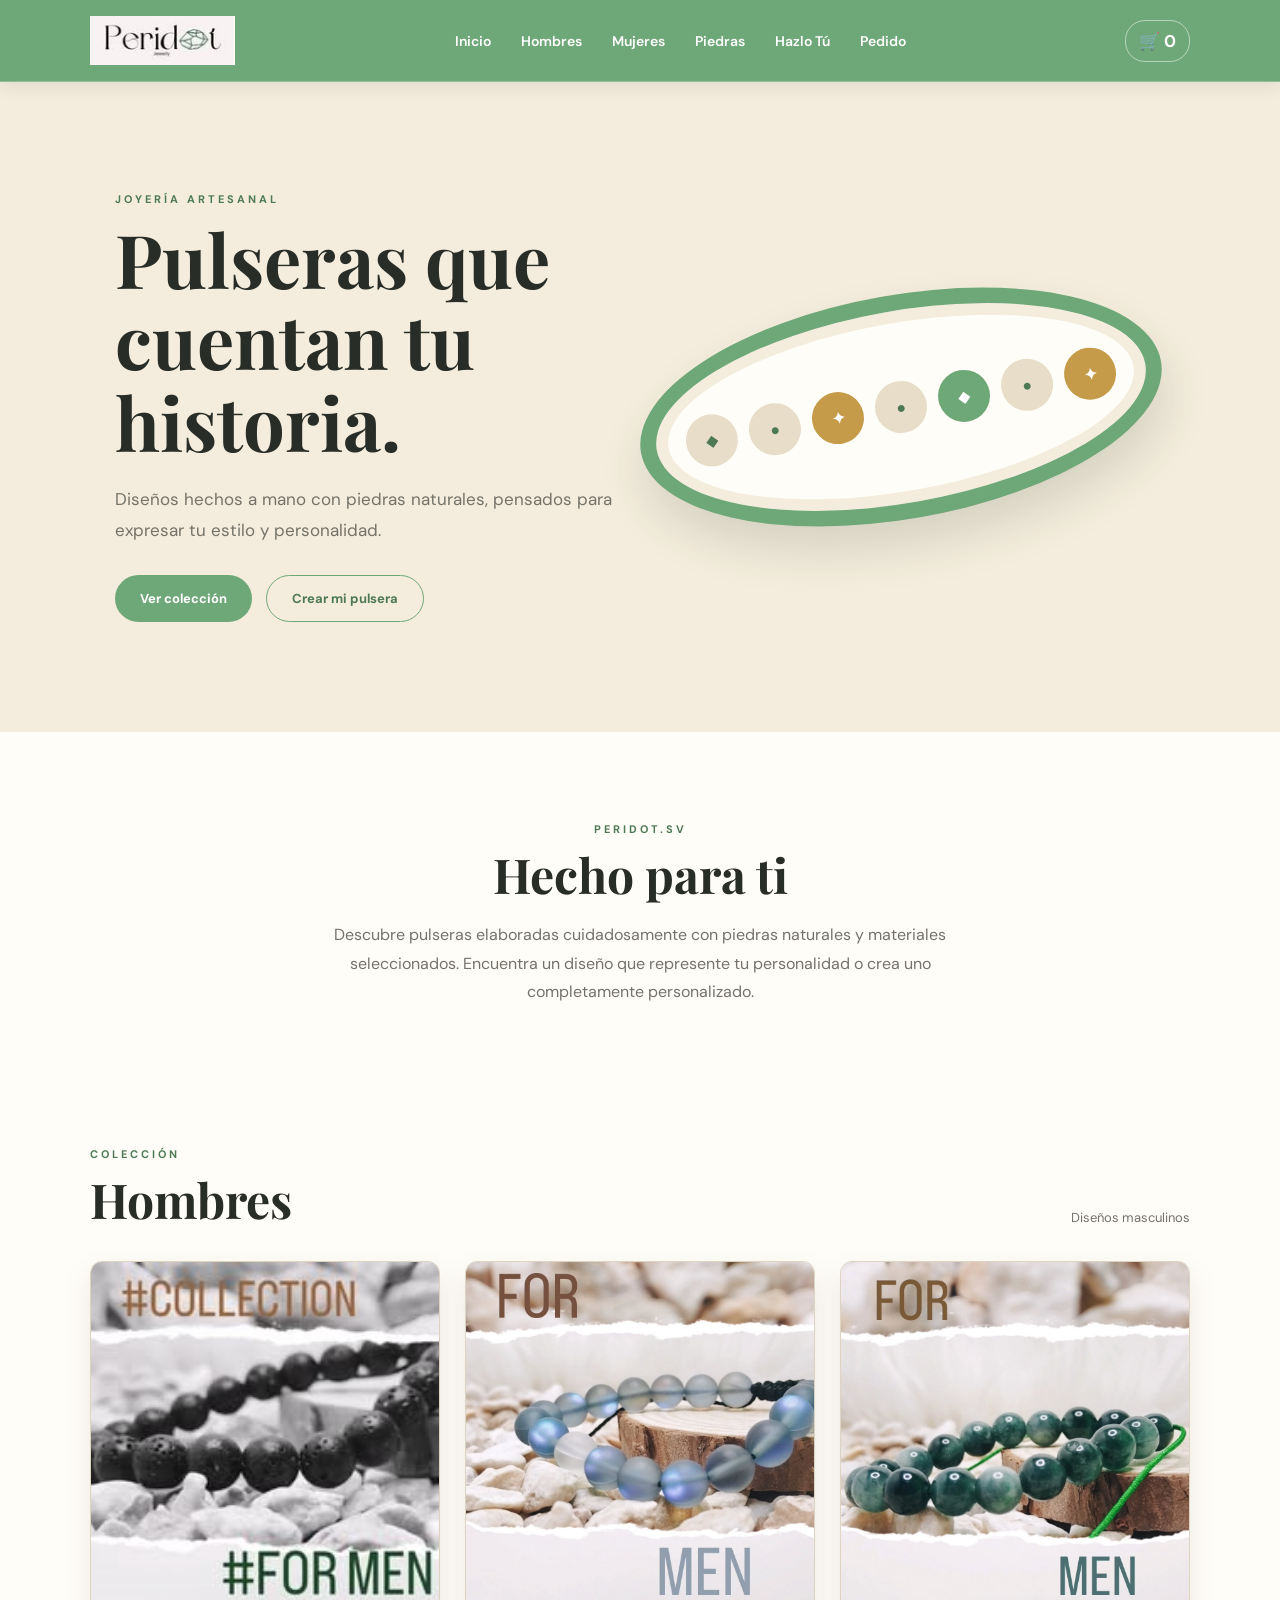
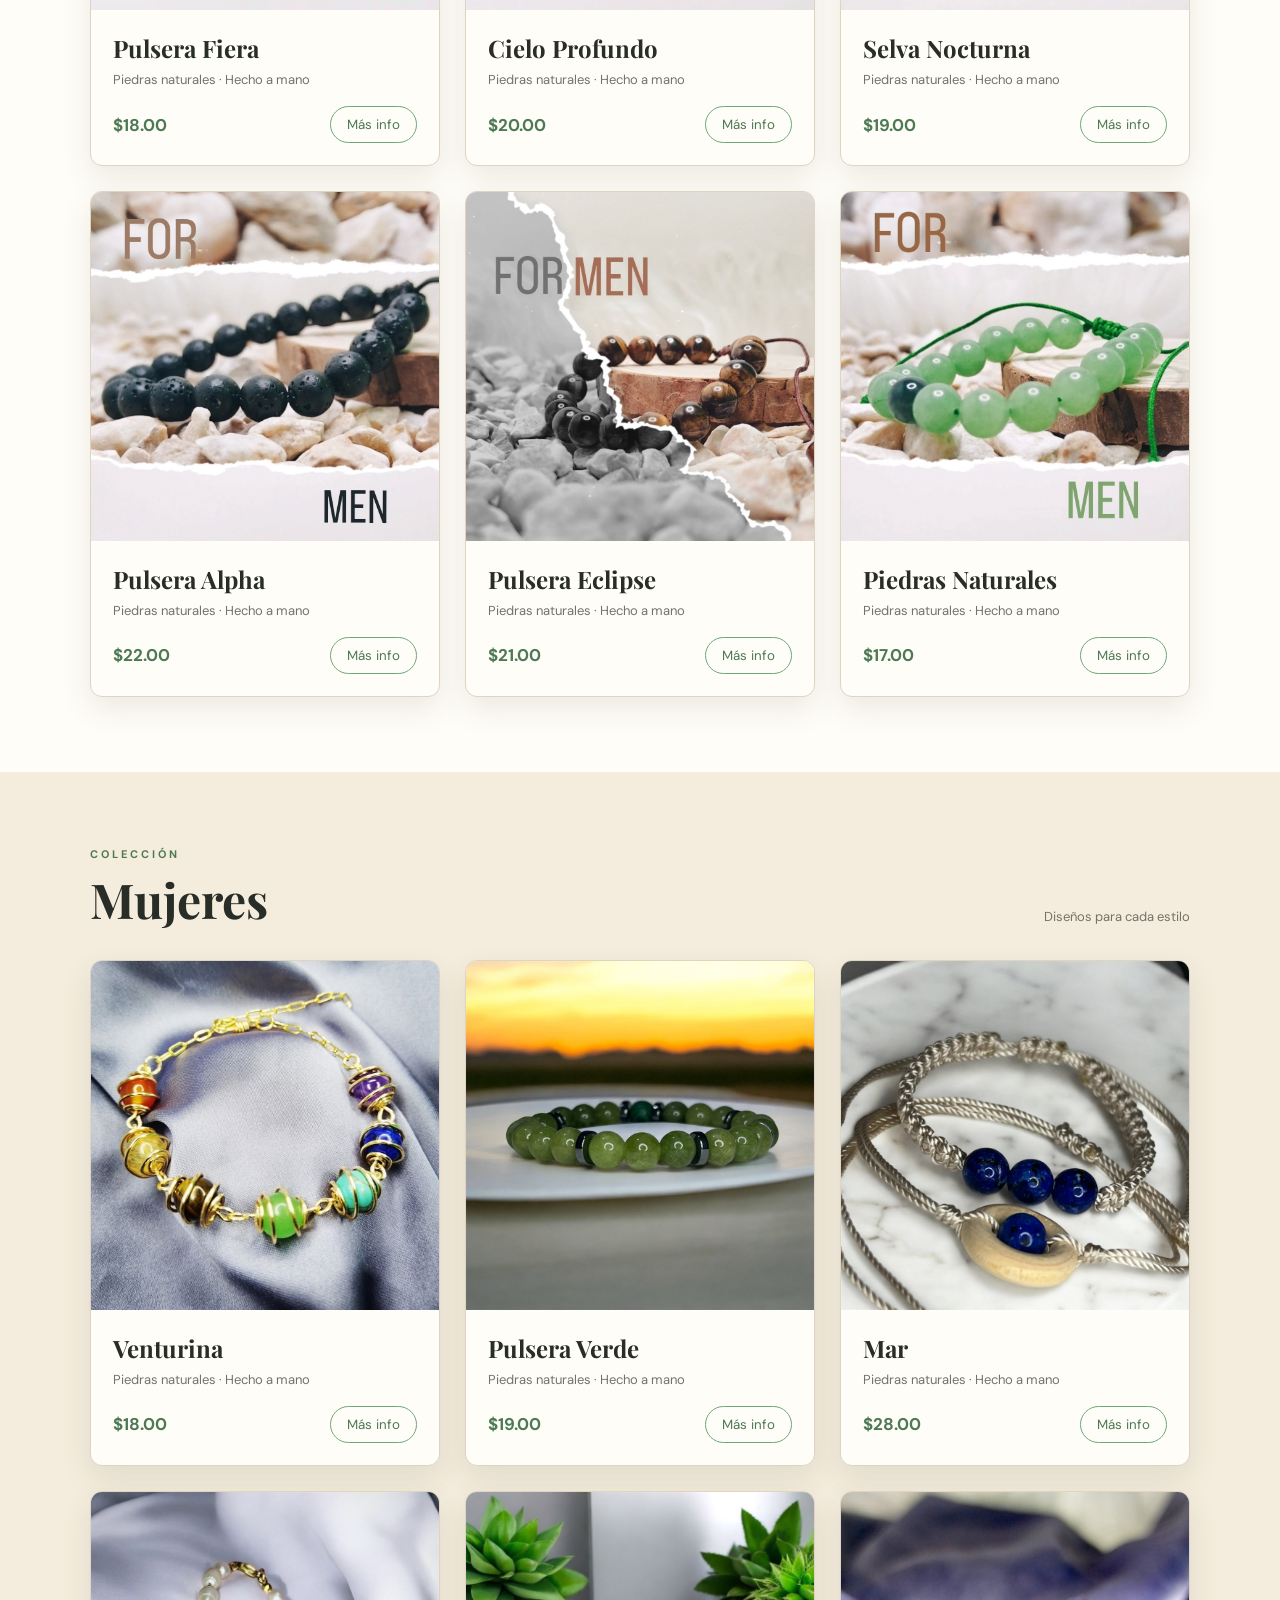
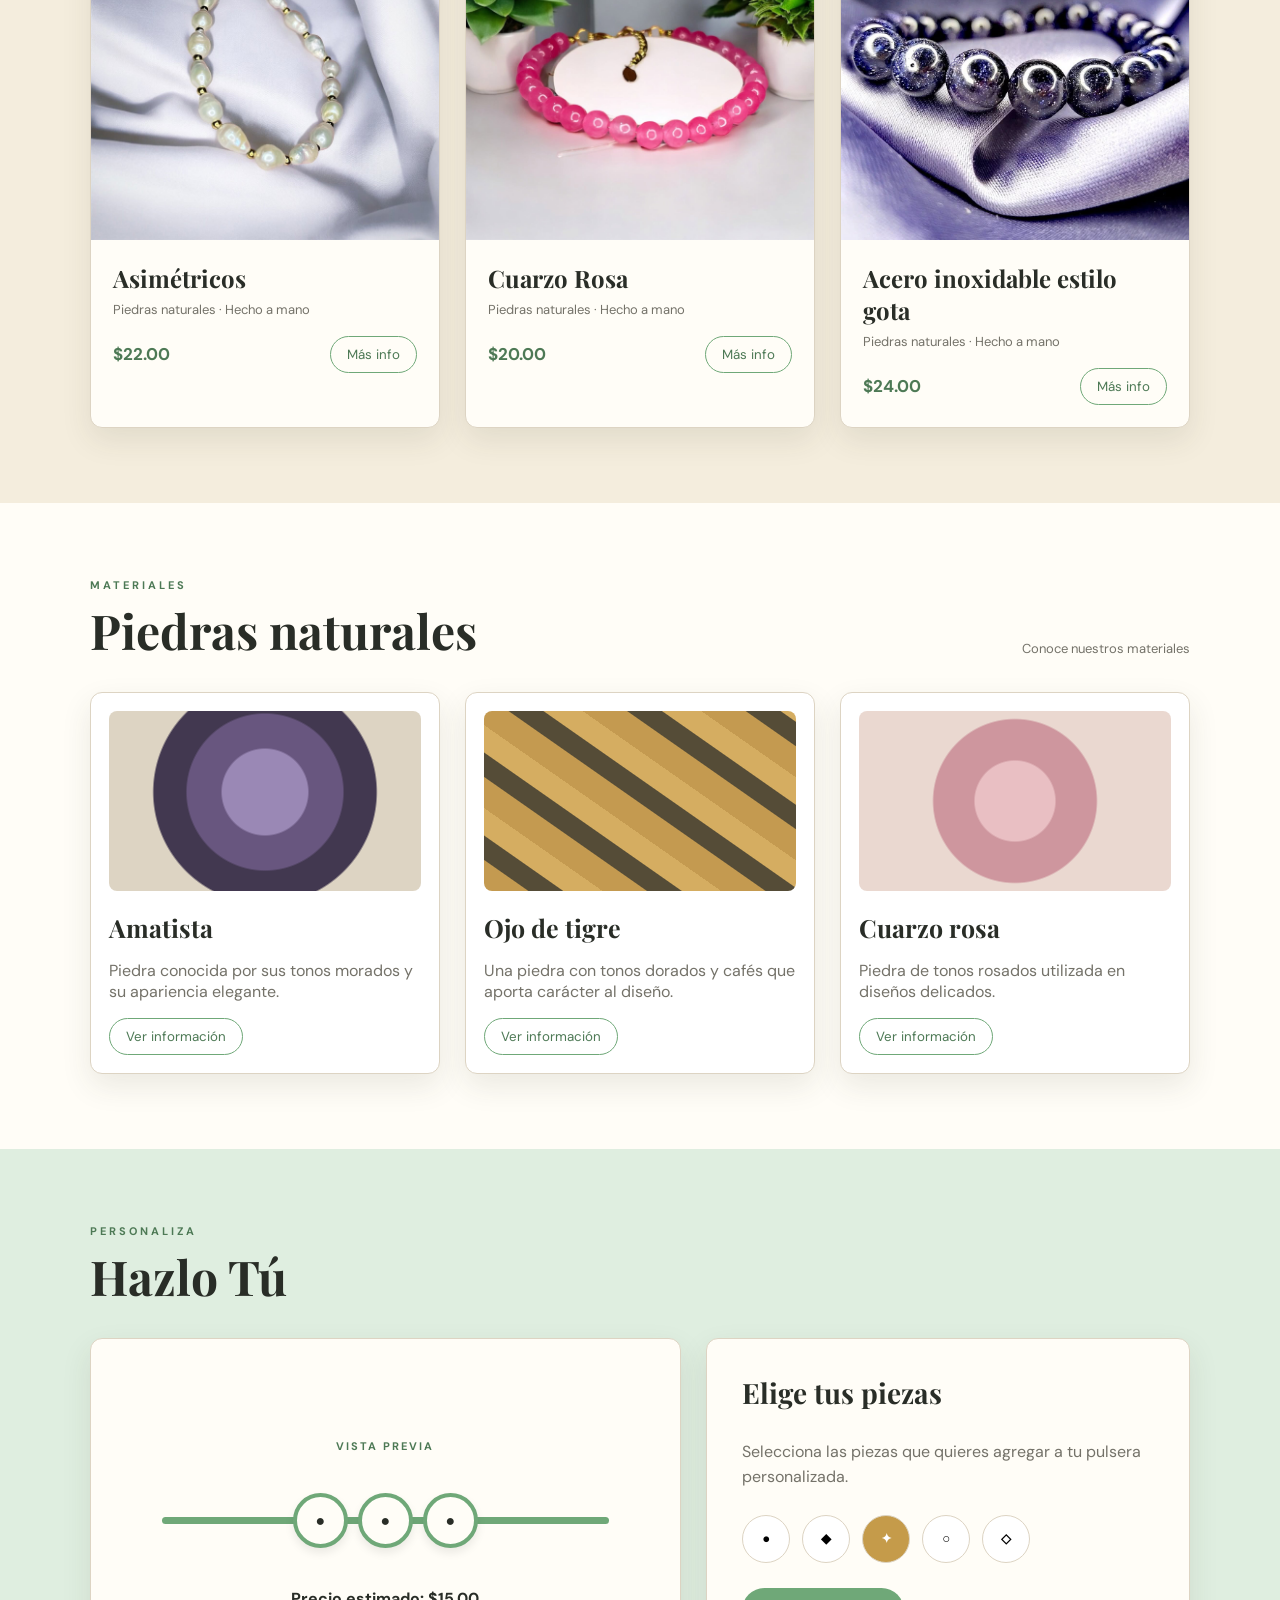
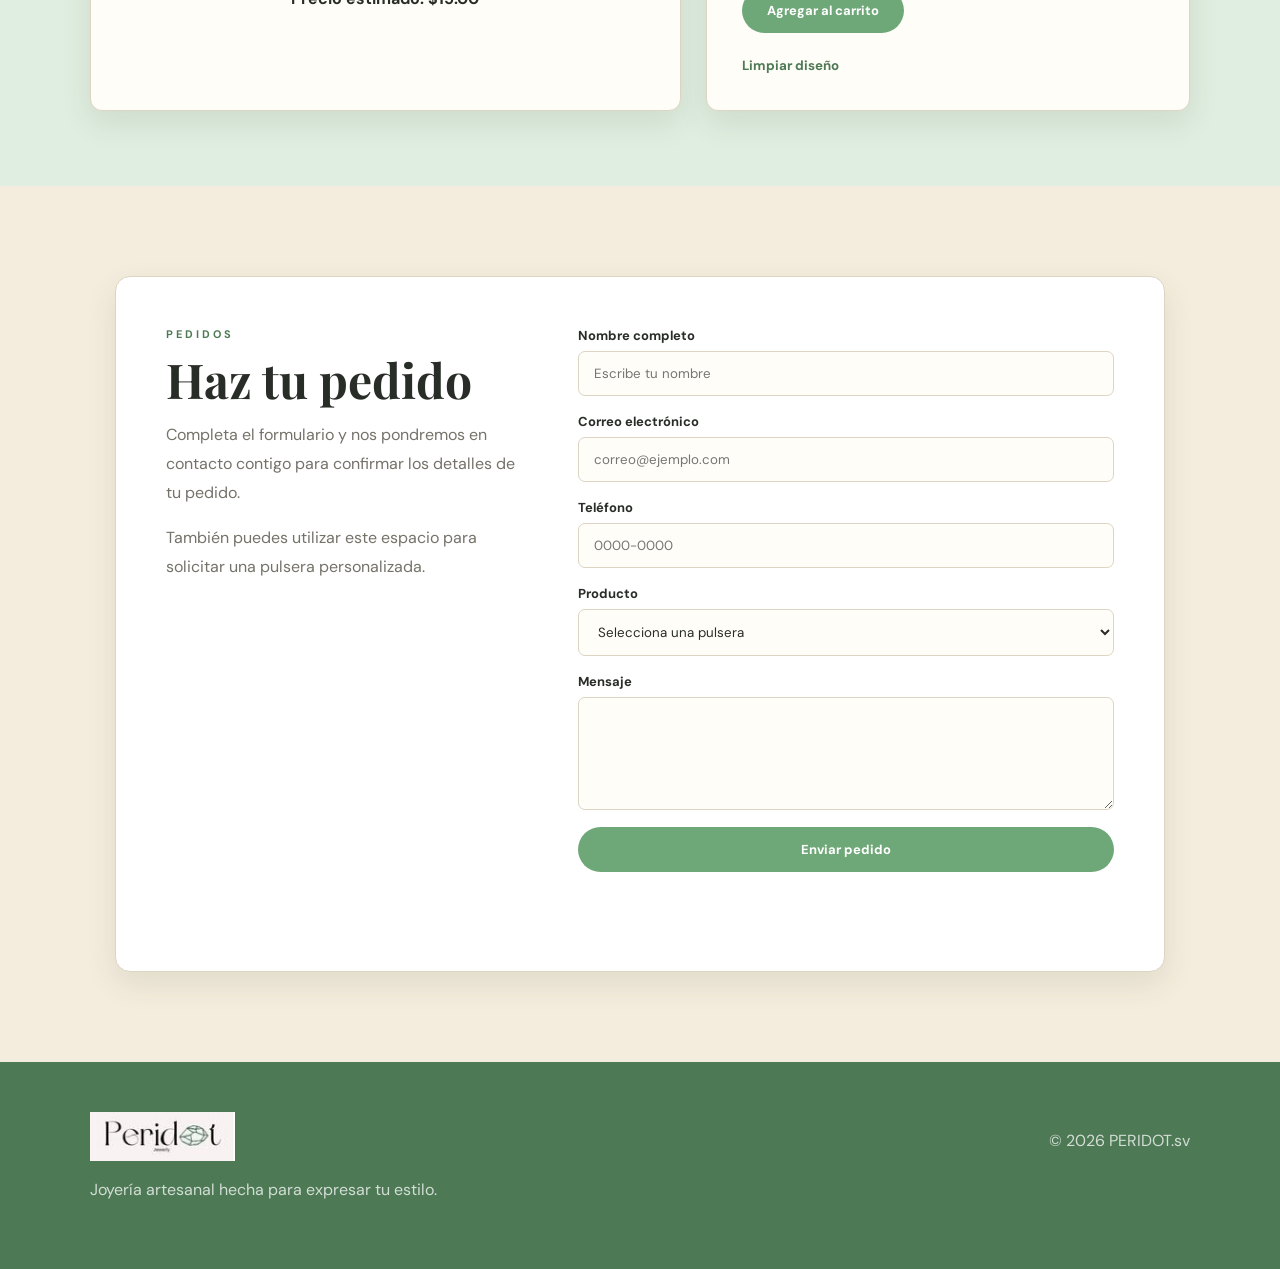
==== peridot/index.html @ 715c0cdd "Add files via upload" ====
<!DOCTYPE html>
<html lang="es">
<head>
    <meta charset="UTF-8">
    <meta name="viewport" content="width=device-width, initial-scale=1.0">

    <title>PERIDOT.sv</title>

    <link rel="stylesheet" href="styles.css">
</head>

<body>

<!-- =========================
     ENCABEZADO
========================= -->

<header class="site-header">

    <a href="#inicio" class="brand">
        <img src="img/peridotlogo.jpg" alt="PERIDOT.sv">
    </a>

    <nav>
        <a href="#inicio">Inicio</a>
        <a href="#hombres">Hombres</a>
        <a href="#mujeres">Mujeres</a>
        <a href="#piedras">Piedras</a>
        <a href="#personalizar">Hazlo Tú</a>
        <a href="#pedido">Pedido</a>
    </nav>

    <a href="#pedido" class="cart-link">
        🛒 <span id="cartCount">0</span>
    </a>

</header>


<!-- =========================
     INICIO
========================= -->

<section class="hero" id="inicio">

    <div class="hero-content">

        <p class="eyebrow">JOYERÍA ARTESANAL</p>

        <h1>
            Pulseras que<br>
            cuentan tu historia.
        </h1>

        <p class="hero-text">
            Diseños hechos a mano con piedras naturales,
            pensados para expresar tu estilo y personalidad.
        </p>

        <div class="hero-actions">

            <a href="#hombres" class="btn primary">
                Ver colección
            </a>

            <a href="#personalizar" class="btn secondary">
                Crear mi pulsera
            </a>

        </div>

    </div>


    <div class="hero-art">

        <div class="bracelet-art">

            <span>◆</span>
            <span>●</span>
            <b>✦</b>
            <span>●</span>
            <i>◆</i>
            <span>●</span>
            <b>✦</b>

        </div>

    </div>

</section>


<!-- =========================
     INTRODUCCIÓN
========================= -->

<section class="intro">

    <p class="eyebrow">
        PERIDOT.SV
    </p>

    <h2>
        Hecho para ti
    </h2>

    <p>
        Descubre pulseras elaboradas cuidadosamente con
        piedras naturales y materiales seleccionados.
        Encuentra un diseño que represente tu personalidad
        o crea uno completamente personalizado.
    </p>

</section>


<!-- =========================
     HOMBRES
========================= -->

<section class="catalog-section" id="hombres">

    <div class="section-heading">

        <div>
            <p class="eyebrow">COLECCIÓN</p>

            <h2>
                Hombres
            </h2>
        </div>

        <span>
            Diseños masculinos
        </span>

    </div>


    <div class="product-grid" id="menGrid">

        <!-- Los productos se cargan desde JavaScript -->

    </div>

</section>


<!-- =========================
     MUJERES
========================= -->

<section class="catalog-section alt" id="mujeres">

    <div class="section-heading">

        <div>
            <p class="eyebrow">COLECCIÓN</p>

            <h2>
                Mujeres
            </h2>
        </div>

        <span>
            Diseños para cada estilo
        </span>

    </div>


    <div class="product-grid" id="womenGrid">

        <!-- Los productos se cargan desde JavaScript -->

    </div>

</section>


<!-- =========================
     PIEDRAS
========================= -->

<section class="stones" id="piedras">

    <div class="section-heading">

        <div>
            <p class="eyebrow">MATERIALES</p>

            <h2>
                Piedras naturales
            </h2>
        </div>

        <span>
            Conoce nuestros materiales
        </span>

    </div>


    <div class="stone-grid">

        <article class="stone-card">

            <div class="stone-img amethyst"></div>

            <h3>
                Amatista
            </h3>

            <p>
                Piedra conocida por sus tonos morados
                y su apariencia elegante.
            </p>

            <button onclick="showStone('Amatista')">
                Ver información
            </button>

        </article>


        <article class="stone-card">

            <div class="stone-img tiger"></div>

            <h3>
                Ojo de tigre
            </h3>

            <p>
                Una piedra con tonos dorados y
                cafés que aporta carácter al diseño.
            </p>

            <button onclick="showStone('Ojo de tigre')">
                Ver información
            </button>

        </article>


        <article class="stone-card">

            <div class="stone-img rose"></div>

            <h3>
                Cuarzo rosa
            </h3>

            <p>
                Piedra de tonos rosados utilizada
                en diseños delicados.
            </p>

            <button onclick="showStone('Cuarzo rosa')">
                Ver información
            </button>

        </article>

    </div>

</section>


<!-- =========================
     PERSONALIZADOR
========================= -->

<section class="customizer-section" id="personalizar">

    <div class="section-heading">

        <div>
            <p class="eyebrow">
                PERSONALIZA
            </p>

            <h2>
                Hazlo Tú
            </h2>
        </div>

    </div>


    <div class="customizer">

        <!-- Vista previa -->

        <div class="preview">

            <span class="preview-label">
                VISTA PREVIA
            </span>

            <div class="bracelet" id="bracelet">

                <span class="custom-bead">●</span>
                <span class="custom-bead">●</span>
                <span class="custom-bead">●</span>

            </div>

            <strong id="customPrice">
                Precio estimado: $15.00
            </strong>

        </div>


        <!-- Opciones -->

        <div class="beads-panel">

            <h3>
                Elige tus piezas
            </h3>

            <p>
                Selecciona las piezas que quieres agregar
                a tu pulsera personalizada.
            </p>


            <div class="beads">

                <button
                    class="bead-btn"
                    onclick="addBead('●','base')">
                    ●
                </button>

                <button
                    class="bead-btn"
                    onclick="addBead('◆','base')">
                    ◆
                </button>

                <button
                    class="bead-btn stone"
                    onclick="addBead('✦','stone')">
                    ✦
                </button>

                <button
                    class="bead-btn"
                    onclick="addBead('○','base')">
                    ○
                </button>

                <button
                    class="bead-btn"
                    onclick="addBead('◇','base')">
                    ◇
                </button>

            </div>


            <button
                class="btn primary"
                onclick="addCustom()">
                Agregar al carrito
            </button>

            <br><br>

            <button
                class="text-button"
                onclick="clearBracelet()">
                Limpiar diseño
            </button>

        </div>

    </div>

</section>


<!-- =========================
     PEDIDO
========================= -->

<section class="form-section" id="pedido">

    <div class="form-card">

        <div>

            <p class="eyebrow">
                PEDIDOS
            </p>

            <h2>
                Haz tu pedido
            </h2>

            <p>
                Completa el formulario y nos pondremos
                en contacto contigo para confirmar los
                detalles de tu pedido.
            </p>

            <p>
                También puedes utilizar este espacio para
                solicitar una pulsera personalizada.
            </p>

        </div>


        <form id="orderForm">

            <label>
                Nombre completo

                <input
                    type="text"
                    id="name"
                    placeholder="Escribe tu nombre"
                    required>
            </label>


            <label>
                Correo electrónico

                <input
                    type="email"
                    id="email"
                    placeholder="correo@ejemplo.com"
                    required>
            </label>


            <label>
                Teléfono

                <input
                    type="tel"
                    id="phone"
                    placeholder="0000-0000"
                    required>
            </label>


            <label>
                Producto

                <select id="product" required>

                    <option value="">
                        Selecciona una pulsera
                    </option>

                    <option value="Pulsera Fiera">
                        Pulsera Fiera
                    </option>

                    <option value="Cielo Profundo">
                        Cielo Profundo
                    </option>

                    <option value="Selva Nocturna">
                        Selva Nocturna
                    </option>

                    <option value="Pulsera Alpha">
                        Pulsera Alpha
                    </option>

                    <option value="Pulsera Eclipse">
                        Pulsera Eclipse
                    </option>

                    <option value="Venturina">
                        Venturina
                    </option>

                    <option value="Pulsera Verde">
                        Pulsera Verde
                    </option>

                    <option value="Cuarzo Rosa">
                        Cuarzo Rosa
                    </option>

                    <option value="Personalizada">
                        Pulsera personalizada
                    </option>

                </select>

            </label>


            <label>
                Mensaje

                <textarea
                    id="message"
                    rows="5"
                    placeholder="Escribe alguna indicación para tu pedido">
                </textarea>

            </label>


            <button
                type="submit"
                class="btn primary">
                Enviar pedido
            </button>


            <p
                class="form-message"
                id="formMessage">
            </p>

        </form>

    </div>

</section>


<!-- =========================
     FOOTER
========================= -->

<footer>

    <div>

        <div class="brand">
            <img
                src="img/peridotlogo.jpg"
                alt="PERIDOT.sv"
                width="130">
        </div>

        <p>
            Joyería artesanal hecha para expresar
            tu estilo.
        </p>

    </div>


    <div>

        <p>
            © 2026 PERIDOT.sv
        </p>

    </div>

</footer>


<!-- =========================
     MODAL
========================= -->

<div
    class="modal hidden"
    id="modal">

    <div class="modal-box">

        <button
            class="close"
            onclick="closeModal()">
            ×
        </button>

        <h2 id="modalTitle">
            Producto
        </h2>

        <p id="modalText">
            Información del producto.
        </p>

    </div>

</div>


<script src="script.js"></script>

</body>
</html>
---- peridot/styles.css ----
@import url('https://fonts.googleapis.com/css2?family=DM+Sans:wght@400;500;600;700&family=Playfair+Display:wght@500;600;700&display=swap');

:root {
    --green: #6fa878;
    --green-dark: #4d7955;
    --green-light: #dfeee0;

    --cream: #f4eddd;
    --cream-light: #fffdf7;
    --beige: #e8ddc8;

    --gold: #c59b4a;

    --text: #292d27;
    --text-light: #747269;

    --border: #ddd4c3;

    --shadow:
        0 12px 30px rgba(55, 55, 40, 0.10);
}


/* =========================
   GENERAL
========================= */

* {
    box-sizing: border-box;
}

html {
    scroll-behavior: smooth;
}

body {
    margin: 0;
    background: var(--cream-light);
    color: var(--text);
    font-family: 'DM Sans', sans-serif;
}

a {
    text-decoration: none;
    color: inherit;
}

button,
input,
textarea,
select {
    font-family: inherit;
}


/* =========================
   HEADER
========================= */

.site-header {
    position: sticky;
    top: 0;
    z-index: 100;

    min-height: 82px;

    padding: 12px 7%;

    display: flex;
    align-items: center;

    gap: 35px;

    background: var(--green);

    border-bottom:
        1px solid rgba(255,255,255,0.25);

    box-shadow:
        0 5px 18px rgba(0,0,0,0.08);
}

.brand {
    display: flex;
    align-items: center;

    white-space: nowrap;
}

.brand img {
    width: 145px;
    height: auto;

    display: block;
}


nav {
    flex: 1;

    display: flex;
    justify-content: center;
    align-items: center;

    gap: 30px;

    color: white;

    font-size: 14px;
    font-weight: 600;
}

nav a {
    position: relative;

    padding: 8px 0;
}

nav a::after {
    content: "";

    position: absolute;

    left: 0;
    bottom: 0;

    width: 0;
    height: 2px;

    background: white;

    transition: 0.25s;
}

nav a:hover::after {
    width: 100%;
}

.cart-link {
    color: white;

    font-size: 17px;
    font-weight: 700;

    padding: 9px 13px;

    border:
        1px solid rgba(255,255,255,0.5);

    border-radius: 20px;
}


/* =========================
   TITULOS
========================= */

.eyebrow {
    margin: 0 0 12px;

    color: var(--green-dark);

    font-size: 11px;

    font-weight: 700;

    letter-spacing: 3px;
}

h1,
h2,
h3 {
    font-family: 'Playfair Display', serif;
}

h1,
h2 {
    margin: 0;

    line-height: 1.1;
}

h1 {
    font-size: clamp(44px, 6vw, 74px);
}

h2 {
    font-size: clamp(32px, 4vw, 48px);
}


/* =========================
   HERO
========================= */

.hero {
    min-height: 650px;

    padding: 80px 9%;

    display: grid;

    grid-template-columns:
        1fr 1fr;

    align-items: center;

    background: var(--cream);
}

.hero-text {
    max-width: 550px;

    margin-top: 22px;

    font-size: 17px;

    line-height: 1.8;

    color: var(--text-light);
}

.hero-actions {
    display: flex;

    flex-wrap: wrap;

    gap: 14px;

    margin-top: 30px;
}


/* =========================
   BOTONES
========================= */

.btn {
    display: inline-flex;

    justify-content: center;
    align-items: center;

    padding: 14px 25px;

    border: none;

    border-radius: 30px;

    font-size: 13px;

    font-weight: 700;

    cursor: pointer;

    transition: 0.2s;
}

.btn:hover {
    transform: translateY(-2px);
}

.primary {
    background: var(--green);

    color: white;
}

.primary:hover {
    background: var(--green-dark);
}

.secondary {
    background: transparent;

    color: var(--green-dark);

    border:
        1px solid var(--green);
}

.secondary:hover {
    background: var(--green-light);
}


/* =========================
   HERO PULSERA
========================= */

.hero-art {
    min-height: 380px;

    display: flex;

    justify-content: center;
    align-items: center;
}

.bracelet-art {
    display: flex;

    align-items: center;

    gap: 12px;

    padding: 70px 30px;

    border:
        16px solid var(--green);

    border-radius: 50%;

    transform: rotate(-10deg);

    background: var(--cream-light);

    box-shadow:
        inset 0 0 0 12px var(--cream),
        0 25px 45px rgba(50,60,40,0.15);
}

.bracelet-art span,
.bracelet-art b,
.bracelet-art i {
    width: 52px;
    height: 52px;

    display: grid;

    place-items: center;

    border-radius: 50%;

    background: var(--beige);

    color: var(--green-dark);

    font-style: normal;
}

.bracelet-art b {
    background: var(--gold);

    color: white;
}

.bracelet-art i {
    background: var(--green);

    color: white;
}


/* =========================
   INTRO
========================= */

.intro {
    padding: 90px 8% 65px;

    text-align: center;
}

.intro > p:last-child {
    max-width: 650px;

    margin: 20px auto 0;

    line-height: 1.8;

    color: var(--text-light);
}


/* =========================
   SECCIONES
========================= */

.catalog-section,
.stones,
.customizer-section {
    padding: 75px 7%;
}

.catalog-section.alt {
    background: var(--cream);
}

.section-heading {
    display: flex;

    justify-content: space-between;
    align-items: end;

    gap: 25px;

    margin-bottom: 35px;
}

.section-heading > span {
    color: var(--text-light);

    font-size: 13px;
}


/* =========================
   PRODUCTOS
========================= */

.product-grid {
    display: grid;

    grid-template-columns:
        repeat(3, 1fr);

    gap: 25px;
}

.product {
    overflow: hidden;

    background: var(--cream-light);

    border:
        1px solid var(--border);

    border-radius: 12px;

    box-shadow: var(--shadow);

    transition: 0.25s;
}

.product:hover {
    transform: translateY(-7px);

    box-shadow:
        0 18px 38px rgba(55,55,40,0.15);
}


/* IMAGEN DE LA PULSERA */

.product-image {
    width: 100%;
    aspect-ratio: 1 / 1;
    display: grid;
    place-items: center;
    background: #e8e1d1;
    overflow: hidden;
}

.product-image img {
    width: 100%;
    height: 100%;
    object-fit: cover;
    display: block;
}

.product-image img {
    width: 100%;
    height: 100%;

    display: block;

    object-fit: cover;

    transition: transform 0.35s;
}

.product:hover .product-image img {
    transform: scale(1.04);
}


/* INFORMACION */

.product-info {
    padding: 22px;
}

.product-info h3 {
    margin: 0 0 7px;

    font-size: 24px;
}

.product-info p {
    margin: 0 0 18px;

    color: var(--text-light);

    font-size: 13px;
}

.product-row {
    display: flex;

    justify-content: space-between;

    align-items: center;

    gap: 15px;
}

.price {
    color: var(--green-dark);

    font-size: 17px;

    font-weight: 700;
}

.product button,
.stone-card button {
    padding: 9px 16px;

    background: transparent;

    color: var(--green-dark);

    border:
        1px solid var(--green);

    border-radius: 20px;

    cursor: pointer;

    transition: 0.2s;
}

.product button:hover,
.stone-card button:hover {
    background: var(--green);

    color: white;
}


/* =========================
   PIEDRAS
========================= */

.stone-grid {
    display: grid;

    grid-template-columns:
        repeat(3, 1fr);

    gap: 25px;
}

.stone-card {
    padding: 18px;

    background: white;

    border:
        1px solid var(--border);

    border-radius: 12px;

    box-shadow: var(--shadow);
}

.stone-img {
    height: 180px;

    margin-bottom: 20px;

    border-radius: 8px;
}

.stone-card h3 {
    margin: 0;

    font-size: 25px;
}

.stone-card p {
    color: var(--text-light);

}


/* Piedras */

.amethyst {
    background:
        radial-gradient(
            circle at 50% 45%,
            #9a88b5 0 23%,
            #68567f 24% 42%,
            #423850 43% 60%,
            #ddd4c3 61%
        );
}

.tiger {
    background:
        repeating-linear-gradient(
            35deg,
            #c49a50 0 25px,
            #554c37 26px 45px,
            #d5ad61 46px 68px
        );
}

.rose {
    background:
        radial-gradient(
            circle,
            #e9bfc3 0 22%,
            #ce969e 23% 45%,
            #ead8d0 46% 100%
        );
}


/* =========================
   PERSONALIZADOR
========================= */

.customizer-section {
    background: var(--green-light);
}

.customizer {
    display: grid;

    grid-template-columns:
        1.1fr 0.9fr;

    gap: 25px;
}

.preview,
.beads-panel {
    padding: 35px;

    background: var(--cream-light);

    border:
        1px solid var(--border);

    border-radius: 12px;

    box-shadow: var(--shadow);
}

.preview {
    min-height: 340px;

    display: flex;

    flex-direction: column;

    justify-content: center;

    align-items: center;

    text-align: center;
}

.preview-label {
    color: var(--green-dark);

    font-size: 11px;

    font-weight: 700;

    letter-spacing: 2px;
}

.bracelet {
    position: relative;

    width: min(100%, 600px);

    min-height: 105px;

    display: flex;

    justify-content: center;

    align-items: center;

    gap: 10px;

    margin: 15px 0;
}

.bracelet::before {
    content: "";

    position: absolute;

    left: 7%;
    right: 7%;

    height: 7px;

    background: var(--green);

    border-radius: 10px;
}

.custom-bead {
    position: relative;

    z-index: 2;

    width: 55px;
    height: 55px;

    display: grid;

    place-items: center;

    border-radius: 50%;

    background: var(--cream-light);

    border:
        4px solid var(--green);

    font-weight: 700;

    box-shadow:
        0 5px 10px rgba(0,0,0,0.08);
}

.custom-bead.stone {
    background: var(--gold);

    color: white;
}

.beads-panel h3 {
    margin-top: 0;

    font-size: 28px;
}

.beads-panel p {
    color: var(--text-light);

    line-height: 1.6;
}

.beads {
    display: flex;

    flex-wrap: wrap;

    gap: 12px;

    margin: 25px 0;
}

.bead-btn {
    width: 48px;
    height: 48px;

    border:
        1px solid var(--border);

    border-radius: 50%;

    background: white;

    cursor: pointer;

    font-weight: 700;

    transition: 0.2s;
}

.bead-btn:hover {
    transform: scale(1.08);

    border-color: var(--green);

    background: var(--green-light);
}

.bead-btn.stone {
    background: var(--gold);

    color: white;
}

.text-button {
    padding: 0;

    border: none;

    background: none;

    color: var(--green-dark);

    font-weight: 700;

    cursor: pointer;
}


/* =========================
   FORMULARIO
========================= */

.form-section {
    padding: 90px 7%;

    background: var(--cream);
}

.form-card {
    max-width: 1050px;

    margin: auto;

    display: grid;

    grid-template-columns:
        0.8fr 1.2fr;

    gap: 55px;

    padding: 50px;

    background: white;

    border:
        1px solid var(--border);

    border-radius: 15px;

    box-shadow: var(--shadow);
}

.form-card > div > p:not(.eyebrow) {
    line-height: 1.8;

    color: var(--text-light);
}

.form-card form {
    display: grid;

    gap: 17px;
}

.form-card label {
    display: grid;

    gap: 7px;

    font-size: 13px;

    font-weight: 700;
}

.form-card input,
.form-card textarea,
.form-card select {
    width: 100%;

    padding: 13px 15px;

    border:
        1px solid var(--border);

    border-radius: 7px;

    outline: none;

    background: var(--cream-light);

    color: var(--text);
}

.form-card input:focus,
.form-card textarea:focus,
.form-card select:focus {
    border-color: var(--green);

    box-shadow:
        0 0 0 3px var(--green-light);
}

.form-message {
    color: var(--green-dark);

    font-weight: 700;
}


/* =========================
   FOOTER
========================= */

footer {
    padding: 50px 7%;

    display: flex;

    justify-content: space-between;

    gap: 30px;

    background: var(--green-dark);

    color: white;
}

footer .brand {
    font-size: 21px;
}

footer p {
    color: rgba(255,255,255,0.75);

    line-height: 1.6;
}


/* =========================
   MODAL
========================= */

.modal {
    position: fixed;

    inset: 0;

    z-index: 200;

    display: grid;

    place-items: center;

    padding: 20px;

    background:
        rgba(20,25,20,0.65);
}

.modal.hidden {
    display: none;
}

.modal-box {
    position: relative;

    width: min(480px, 100%);

    padding: 40px;

    background: var(--cream-light);

    border-radius: 12px;

    box-shadow:
        0 25px 60px rgba(0,0,0,0.25);
}

.modal-box h2 {
    margin-bottom: 15px;
}

.modal-box p {
    line-height: 1.7;

    color: var(--text-light);
}

.close {
    position: absolute;

    top: 10px;
    right: 15px;

    border: none;

    background: transparent;

    font-size: 30px;

    cursor: pointer;
}


/* =========================
   TABLET
========================= */

@media (max-width: 900px) {

    .site-header {
        flex-wrap: wrap;
    }

    nav {
        order: 3;

        width: 100%;

        overflow-x: auto;

        justify-content: flex-start;

        padding-bottom: 4px;
    }

    .hero {
        grid-template-columns: 1fr;

        text-align: center;
    }

    .hero-text {
        margin-left: auto;
        margin-right: auto;
    }

    .hero-actions {
        justify-content: center;
    }

    .hero-art {
        min-height: 300px;
    }

    .customizer,
    .form-card {
        grid-template-columns: 1fr;
    }

    .product-grid,
    .stone-grid {
        grid-template-columns:
            repeat(2, 1fr);
    }

    .section-heading {
        align-items: flex-start;

        flex-direction: column;
    }
}


/* =========================
   CELULAR
========================= */

@media (max-width: 550px) {

    .site-header {
        padding: 12px 5%;
    }

    .brand img {
        width: 120px;
    }

    nav {
        gap: 20px;

        font-size: 13px;
    }

    .hero {
        padding: 60px 6%;
    }

    h1 {
        font-size: 43px;
    }

    .hero-art {
        overflow: hidden;
    }

    .bracelet-art {
        transform:
            scale(0.65)
            rotate(-10deg);
    }

    .catalog-section,
    .stones,
    .customizer-section {
        padding: 55px 5%;
    }

    .product-grid,
    .stone-grid {
        grid-template-columns: 1fr;
    }

    .form-section {
        padding: 60px 5%;
    }

    .form-card {
        padding: 28px 20px;
    }

    footer {
        flex-direction: column;

        padding: 40px 5%;
    }
}
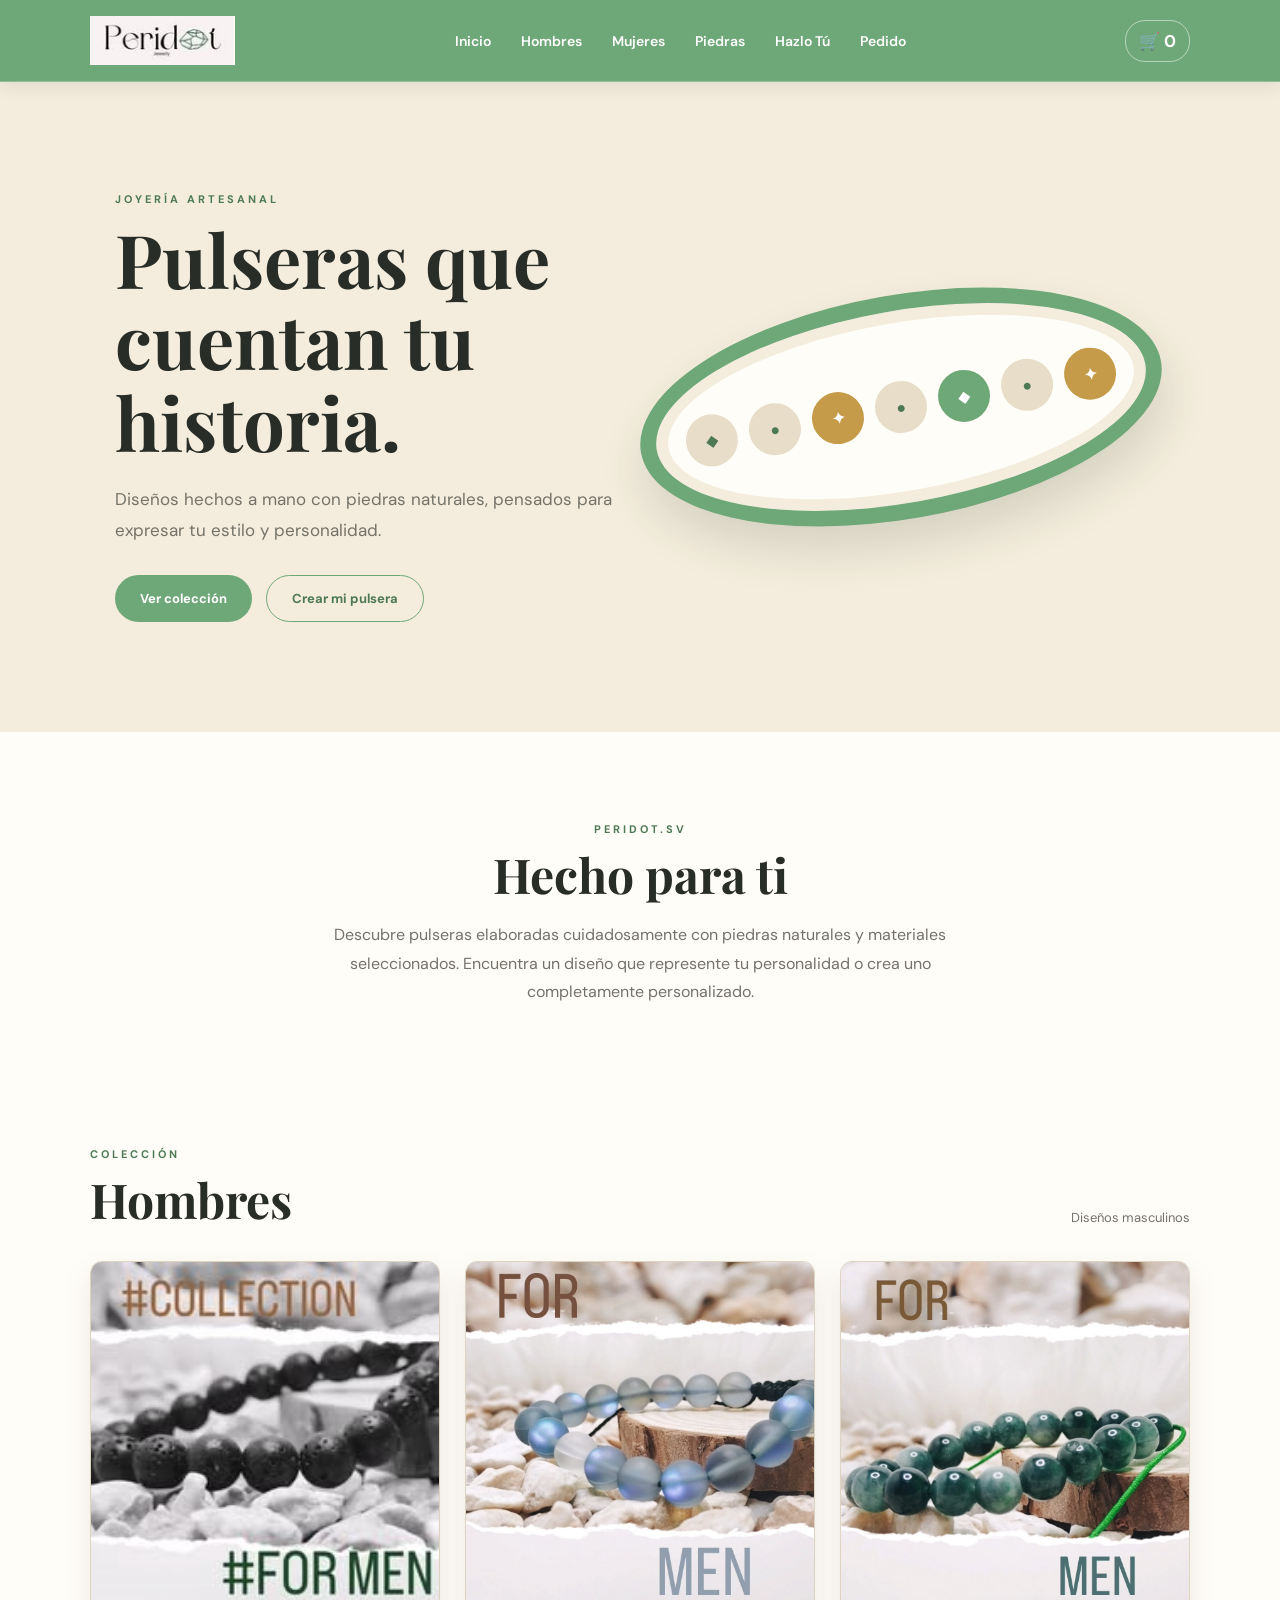
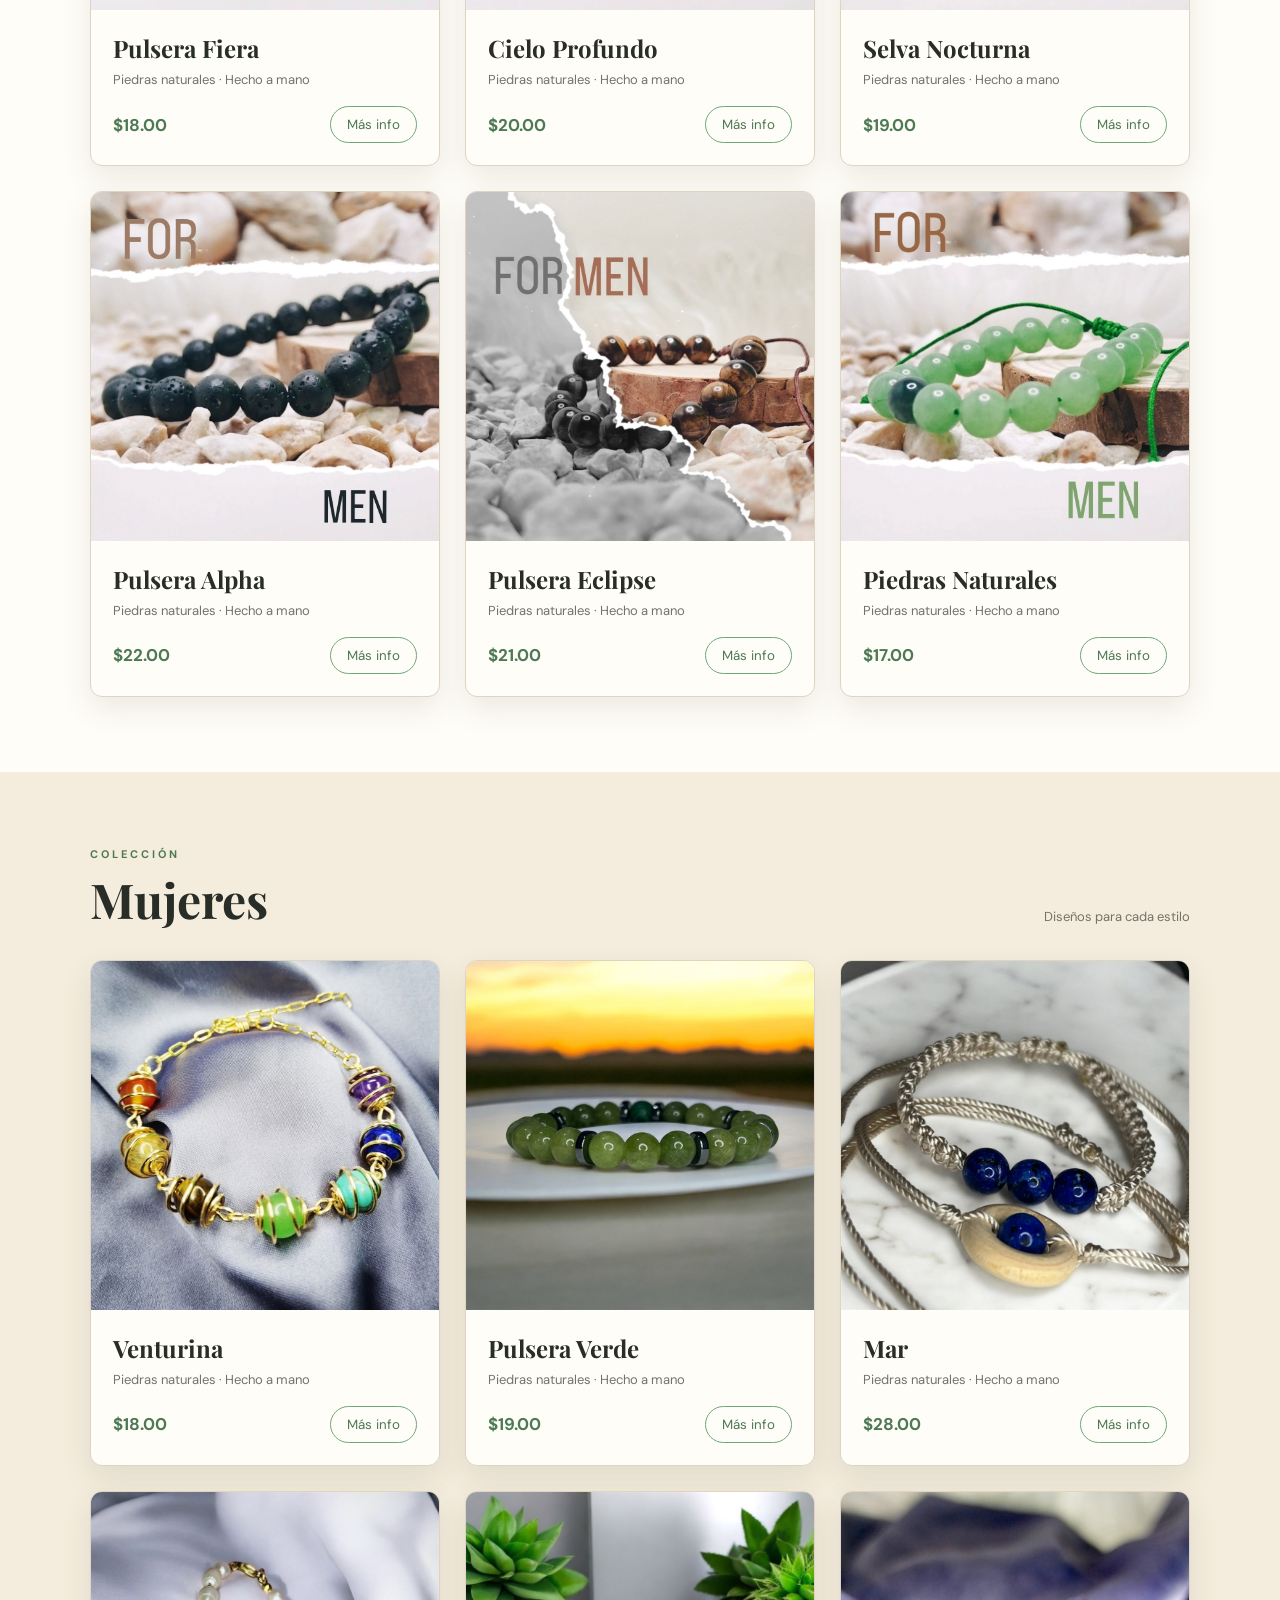
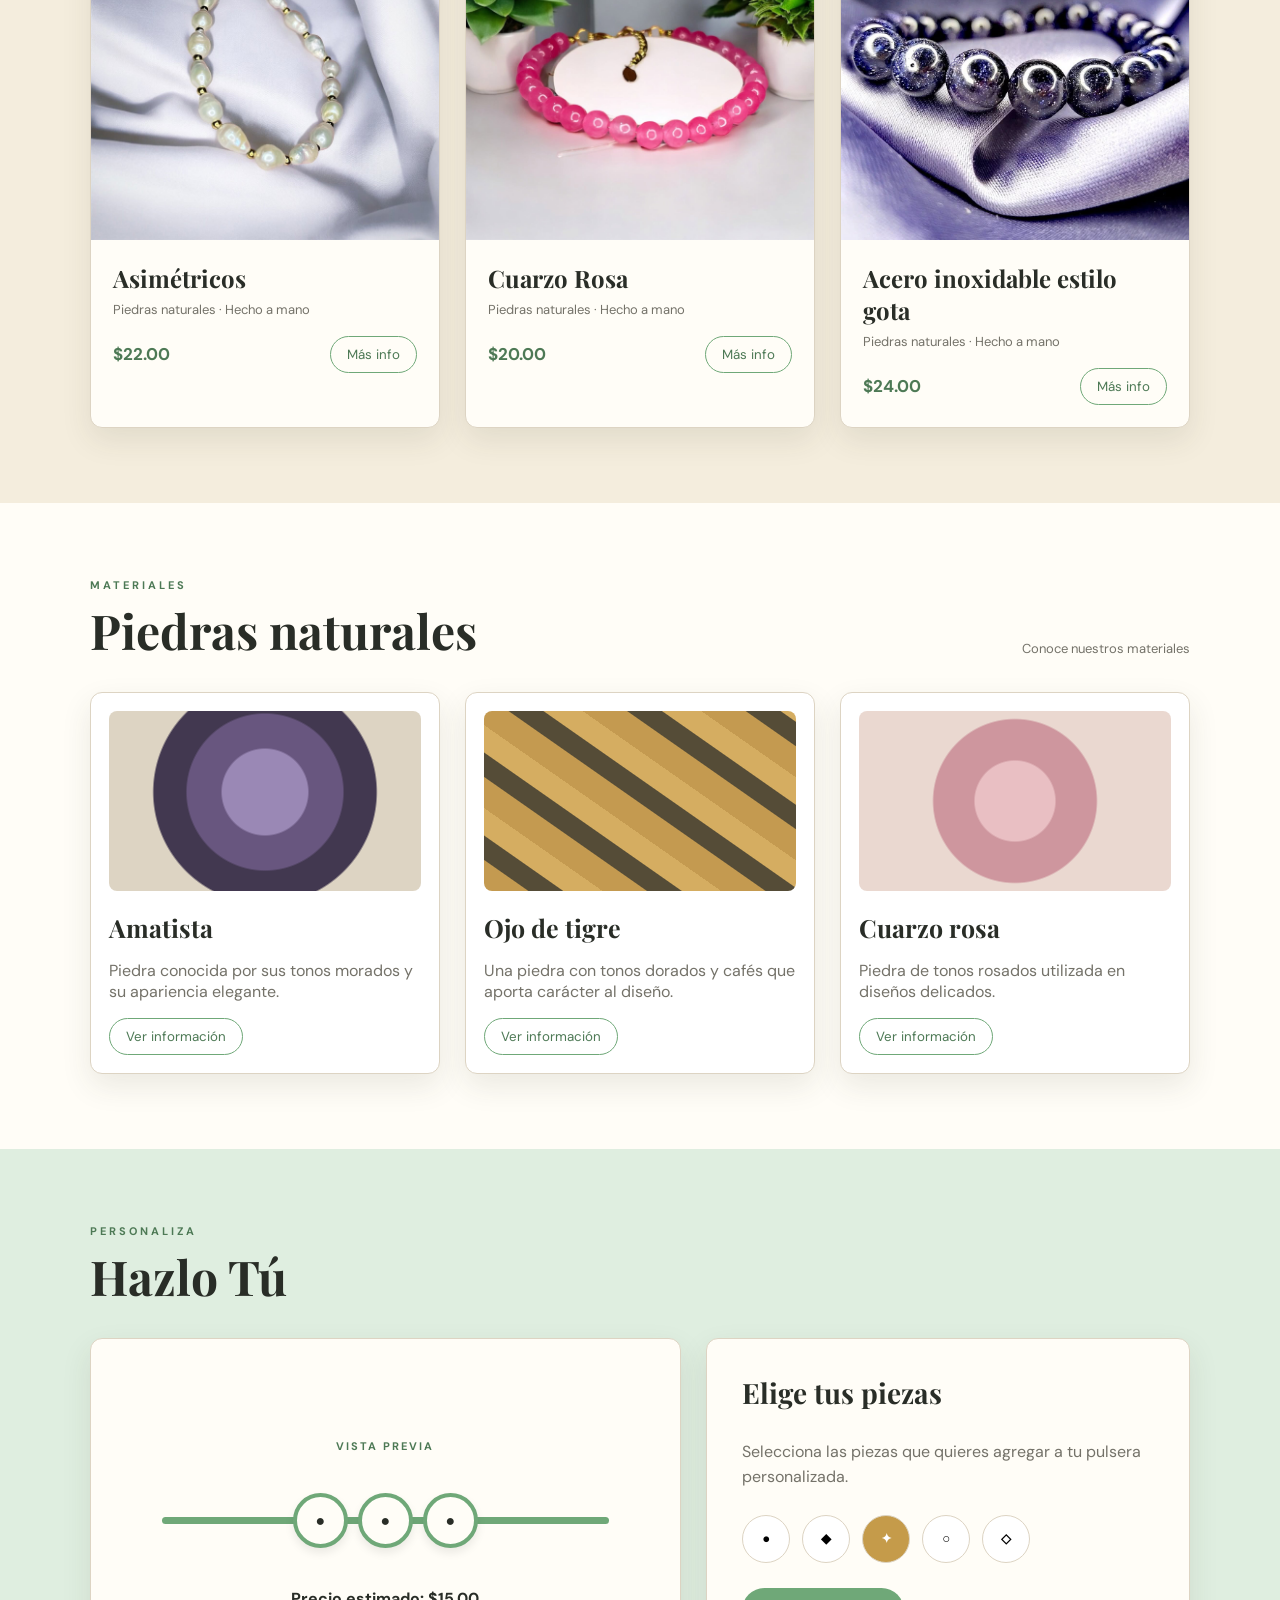
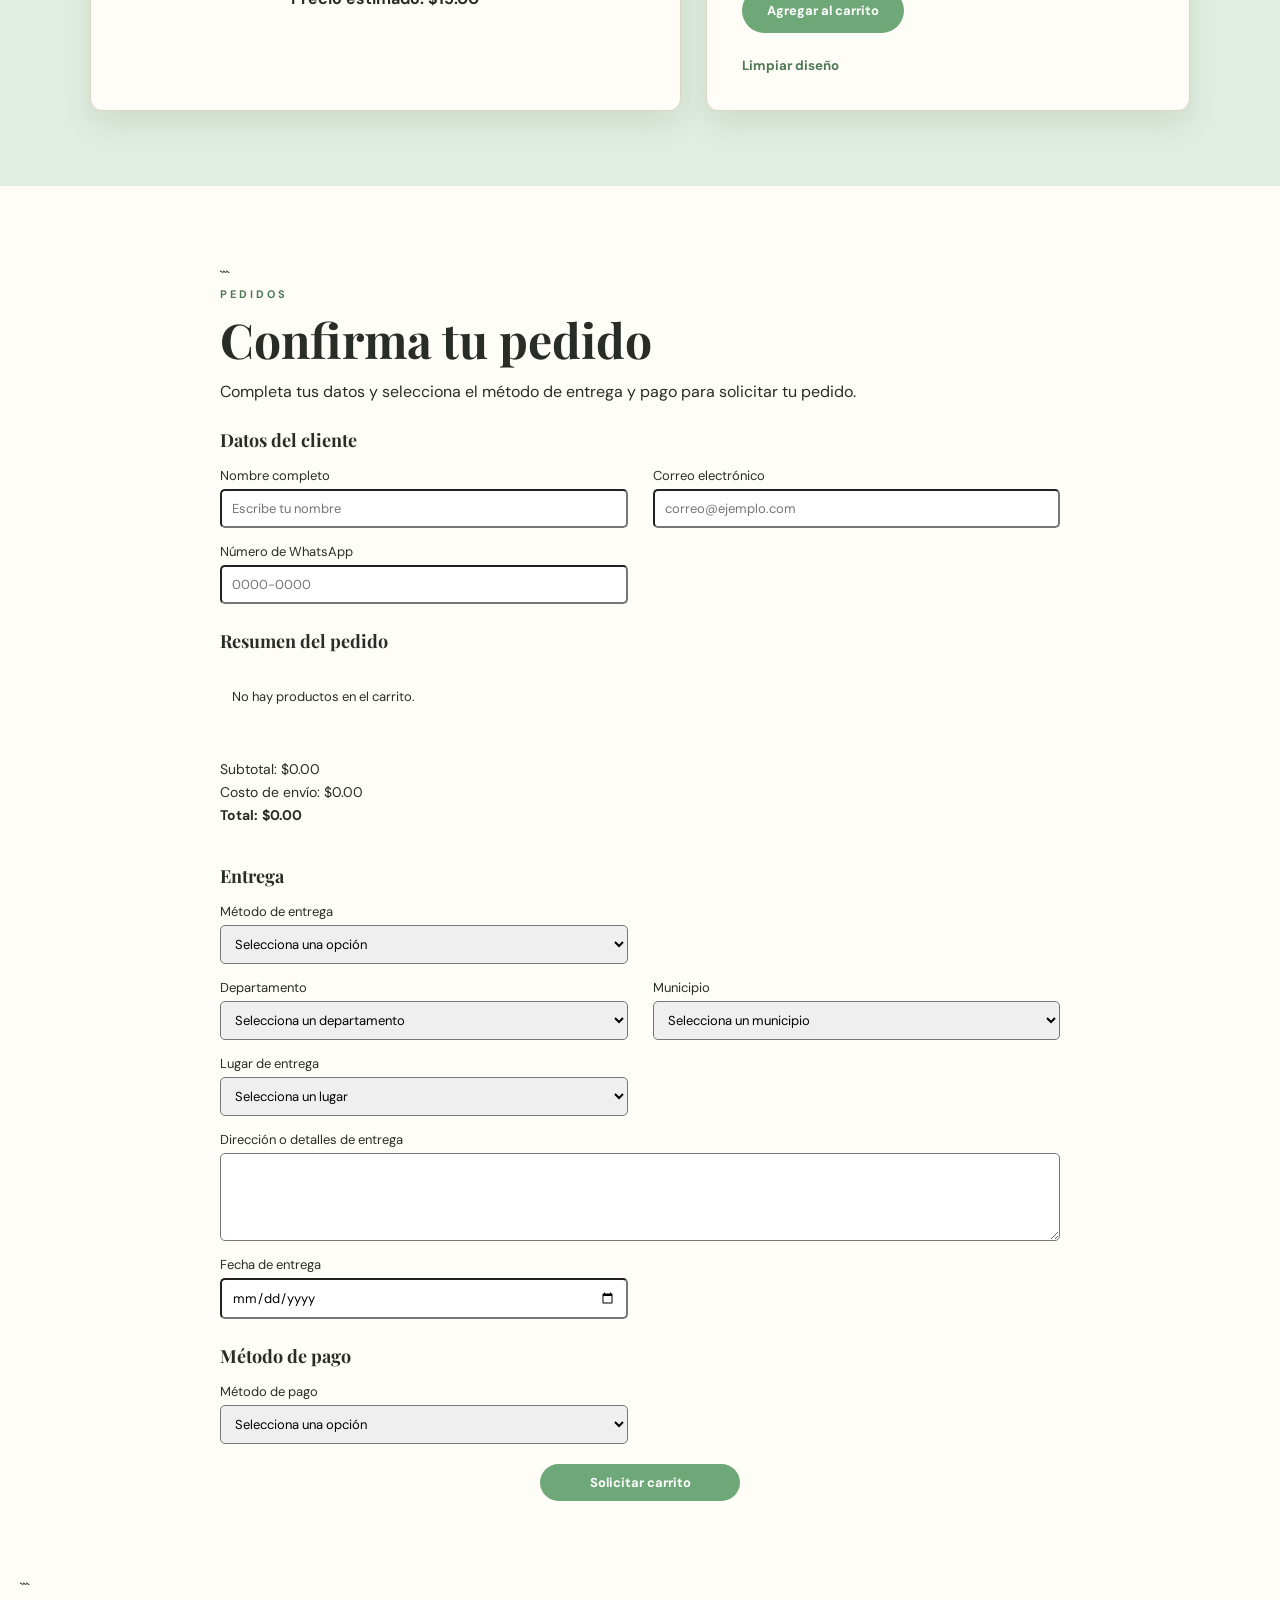
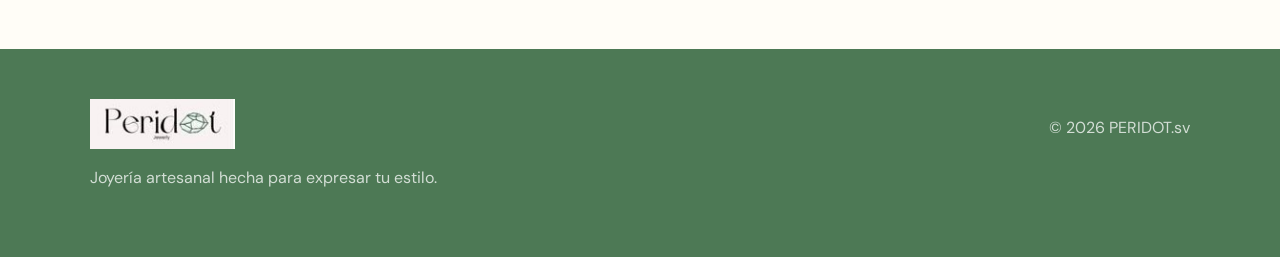
==== commit 78bbabd8: "Actualizacion de solicitar pedido" ====
--- a/peridot/index.html
+++ b/peridot/index.html
@@ -389,147 +389,306 @@
 ========================= -->
 
 <section class="form-section" id="pedido">
-
     <div class="form-card">
 
-        <div>
-
-            <p class="eyebrow">
-                PEDIDOS
-            </p>
-
-            <h2>
-                Haz tu pedido
-            </h2>
+```
+    <div>
+        <p class="eyebrow">
+            PEDIDOS
+        </p>
+
+        <h2>
+            Confirma tu pedido
+        </h2>
+
+        <p>
+            Completa tus datos y selecciona el método
+            de entrega y pago para solicitar tu pedido.
+        </p>
+        
+    </div>
+
+
+    <form id="orderForm">
+
+        <!-- =========================
+             DATOS DEL CLIENTE
+        ========================== -->
+
+        <h3>Datos del cliente</h3>
+
+        <label>
+            Nombre completo
+            <input
+                type="text"
+                id="name"
+                placeholder="Escribe tu nombre"
+                required>
+        </label>
+
+        <label>
+            Correo electrónico
+            <input
+                type="email"
+                id="email"
+                placeholder="correo@ejemplo.com">
+        </label>
+
+        <label>
+            Número de WhatsApp
+            <input
+                type="tel"
+                id="phone"
+                placeholder="0000-0000"
+                required>
+        </label>
+
+
+        <!-- =========================
+             RESUMEN DEL CARRITO
+        ========================== -->
+
+        <h3>Resumen del pedido</h3>
+
+        <div id="orderSummary" class="order-summary">
+
+            <!--
+                Los productos del carrito
+                se mostrarán aquí mediante JavaScript.
+            -->
 
             <p>
-                Completa el formulario y nos pondremos
-                en contacto contigo para confirmar los
-                detalles de tu pedido.
-            </p>
+                No hay productos en el carrito.
+            </p>
+
+        </div>
+
+        <div class="order-total">
 
             <p>
-                También puedes utilizar este espacio para
-                solicitar una pulsera personalizada.
-            </p>
-
-        </div>
-
-
-        <form id="orderForm">
+                Subtotal:
+                <span id="orderSubtotal">$0.00</span>
+            </p>
+
+            <p>
+                Costo de envío:
+                <span id="orderShipping">$0.00</span>
+            </p>
+
+            <p>
+                <strong>Total:</strong>
+                <strong id="orderTotal">$0.00</strong>
+            </p>
+
+        </div>
+
+
+        <!-- =========================
+             MÉTODO DE ENTREGA
+        ========================== -->
+
+        <h3>Entrega</h3>
+
+        <label>
+            Método de entrega
+
+            <select id="deliveryMethod" required>
+
+                <option value="">
+                    Selecciona una opción
+                </option>
+
+                <option value="Acuerdo Mutuo">
+                    Acuerdo Mutuo
+                </option>
+
+                <option value="Envio">
+                    Envío
+                </option>
+
+            </select>
+        </label>
+
+
+        <!-- =========================
+             UBICACIÓN
+        ========================== -->
+
+        <div id="locationFields">
 
             <label>
-                Nombre completo
-
-                <input
-                    type="text"
-                    id="name"
-                    placeholder="Escribe tu nombre"
-                    required>
+                Departamento
+
+                <select id="department">
+                    <option value="">
+                        Selecciona un departamento
+                    </option>
+
+                    <option value="Ahuachapan">
+                        Ahuachapán
+                    </option>
+
+                    <option value="Cabanas">
+                        Cabañas
+                    </option>
+
+                    <option value="Chalatenango">
+                        Chalatenango
+                    </option>
+
+                    <option value="Cuscatlan">
+                        Cuscatlán
+                    </option>
+
+                    <option value="La Libertad">
+                        La Libertad
+                    </option>
+
+                    <option value="La Paz">
+                        La Paz
+                    </option>
+
+                    <option value="La Union">
+                        La Unión
+                    </option>
+
+                    <option value="Morazan">
+                        Morazán
+                    </option>
+
+                    <option value="San Miguel">
+                        San Miguel
+                    </option>
+
+                    <option value="San Salvador">
+                        San Salvador
+                    </option>
+
+                    <option value="San Vicente">
+                        San Vicente
+                    </option>
+
+                    <option value="Santa Ana">
+                        Santa Ana
+                    </option>
+
+                    <option value="Sonsonate">
+                        Sonsonate
+                    </option>
+
+                    <option value="Usulutan">
+                        Usulután
+                    </option>
+
+                </select>
             </label>
 
 
             <label>
-                Correo electrónico
-
-                <input
-                    type="email"
-                    id="email"
-                    placeholder="correo@ejemplo.com"
-                    required>
+                Municipio
+
+                <select id="municipality">
+
+                    <option value="">
+                        Selecciona un municipio
+                    </option>
+
+                </select>
             </label>
 
 
+            <label id="deliveryPlaceContainer">
+
+                Lugar de entrega
+
+                <select id="deliveryPlace">
+
+                    <option value="">
+                        Selecciona un lugar
+                    </option>
+
+                </select>
+
+            </label>
+
+
             <label>
-                Teléfono
-
-                <input
-                    type="tel"
-                    id="phone"
-                    placeholder="0000-0000"
-                    required>
+                Dirección o detalles de entrega
+
+                <textarea
+                    id="address"
+                    rows="4"
+                    placeholder="Indica una dirección, punto de referencia o detalles adicionales">
+                </textarea>
+
             </label>
 
-
-            <label>
-                Producto
-
-                <select id="product" required>
-
-                    <option value="">
-                        Selecciona una pulsera
-                    </option>
-
-                    <option value="Pulsera Fiera">
-                        Pulsera Fiera
-                    </option>
-
-                    <option value="Cielo Profundo">
-                        Cielo Profundo
-                    </option>
-
-                    <option value="Selva Nocturna">
-                        Selva Nocturna
-                    </option>
-
-                    <option value="Pulsera Alpha">
-                        Pulsera Alpha
-                    </option>
-
-                    <option value="Pulsera Eclipse">
-                        Pulsera Eclipse
-                    </option>
-
-                    <option value="Venturina">
-                        Venturina
-                    </option>
-
-                    <option value="Pulsera Verde">
-                        Pulsera Verde
-                    </option>
-
-                    <option value="Cuarzo Rosa">
-                        Cuarzo Rosa
-                    </option>
-
-                    <option value="Personalizada">
-                        Pulsera personalizada
-                    </option>
-
-                </select>
-
-            </label>
-
-
-            <label>
-                Mensaje
-
-                <textarea
-                    id="message"
-                    rows="5"
-                    placeholder="Escribe alguna indicación para tu pedido">
-                </textarea>
-
-            </label>
-
-
-            <button
-                type="submit"
-                class="btn primary">
-                Enviar pedido
-            </button>
-
-
-            <p
-                class="form-message"
-                id="formMessage">
-            </p>
-
-        </form>
-
-    </div>
+        </div>
+
+
+        <!-- =========================
+             FECHA DE ENTREGA
+        ========================== -->
+
+        <label>
+            Fecha de entrega
+
+            <input
+                type="date"
+                id="deliveryDate"
+                required>
+        </label>
+
+
+        <!-- =========================
+             MÉTODO DE PAGO
+        ========================== -->
+
+        <h3>Método de pago</h3>
+
+        <label>
+            Método de pago
+
+            <select id="paymentMethod" required>
+
+                <option value="">
+                    Selecciona una opción
+                </option>
+
+                <option value="Efectivo">
+                    Efectivo (Entrega en fisico)
+                </option>
+
+                <option value="Transferencia Bancaria">
+                    Transferencia Bancaria
+                </option>
+
+            </select>
+        </label>
+
+
+        <!-- =========================
+             BOTÓN
+        ========================== -->
+
+        <button
+            type="submit"
+            class="btn primary">
+            Solicitar carrito
+        </button>
+
+        <p
+            class="form-message"
+            id="formMessage">
+        </p>
+
+    </form>
+
+</div>
+```
 
 </section>
+
 
 
 <!-- =========================
--- a/peridot/styles.css
+++ b/peridot/styles.css
@@ -808,95 +808,142 @@
 
 
 /* =========================
-   FORMULARIO
-========================= */
-
-.form-section {
-    padding: 90px 7%;
-
-    background: var(--cream);
-}
-
-.form-card {
-    max-width: 1050px;
-
-    margin: auto;
-
+   FORMULARIO DE PEDIDO
+========================= */
+
+#pedido {
+    padding: 50px 20px;
+}
+
+#pedido .form-card {
+    max-width: 900px;
+    margin: 0 auto;
+    padding: 30px;
+}
+
+/* Formulario en dos columnas */
+#orderForm {
     display: grid;
-
-    grid-template-columns:
-        0.8fr 1.2fr;
-
-    gap: 55px;
-
-    padding: 50px;
-
-    background: white;
-
-    border:
-        1px solid var(--border);
-
-    border-radius: 15px;
-
-    box-shadow: var(--shadow);
-}
-
-.form-card > div > p:not(.eyebrow) {
-    line-height: 1.8;
-
-    color: var(--text-light);
-}
-
-.form-card form {
+    grid-template-columns: repeat(2, 1fr);
+    gap: 15px 25px;
+}
+
+/* Títulos ocupan las dos columnas */
+#orderForm h3 {
+    grid-column: 1 / -1;
+    margin: 10px 0 0;
+    font-size: 18px;
+}
+
+/* Campos */
+#orderForm label {
+    display: flex;
+    flex-direction: column;
+    gap: 5px;
+    font-size: 13px;
+}
+
+/* Inputs, selects y textareas */
+#orderForm input,
+#orderForm select,
+#orderForm textarea {
+    width: 100%;
+    box-sizing: border-box;
+    padding: 9px 10px;
+    font-size: 13px;
+    border-radius: 5px;
+}
+
+/* Elementos que deben ocupar todo el ancho */
+#orderForm #orderSummary,
+#orderForm .order-total,
+#orderForm #locationFields,
+#orderForm #message,
+#orderForm button,
+#orderForm #formMessage {
+    grid-column: 1 / -1;
+}
+
+/* Ubicación también en dos columnas */
+#locationFields {
     display: grid;
-
-    gap: 17px;
-}
-
-.form-card label {
-    display: grid;
-
-    gap: 7px;
-
+    grid-template-columns: repeat(2, 1fr);
+    gap: 15px 25px;
+}
+
+/* La dirección ocupa todo el ancho */
+#locationFields label:last-child {
+    grid-column: 1 / -1;
+}
+
+/* Resumen */
+#orderSummary {
+    padding: 12px;
+    margin-top: -5px;
     font-size: 13px;
-
-    font-weight: 700;
-}
-
-.form-card input,
-.form-card textarea,
-.form-card select {
-    width: 100%;
-
-    padding: 13px 15px;
-
-    border:
-        1px solid var(--border);
-
-    border-radius: 7px;
-
-    outline: none;
-
-    background: var(--cream-light);
-
-    color: var(--text);
-}
-
-.form-card input:focus,
-.form-card textarea:focus,
-.form-card select:focus {
-    border-color: var(--green);
-
-    box-shadow:
-        0 0 0 3px var(--green-light);
-}
-
-.form-message {
-    color: var(--green-dark);
-
-    font-weight: 700;
-}
-
+}
+
+/* Totales */
+.order-total {
+    padding: 10px 0;
+    font-size: 14px;
+}
+
+.order-total p {
+    margin: 5px 0;
+}
+
+/* Textareas más compactos */
+#orderForm textarea {
+    min-height: 70px;
+    resize: vertical;
+}
+
+/* Botón */
+#orderForm button {
+    width: 200px;
+    margin: 5px auto 0;
+    padding: 10px 20px;
+}
+
+/* =========================
+   PANTALLAS PEQUEÑAS
+========================= */
+
+@media (max-width: 700px) {
+
+    #pedido {
+        padding: 30px 15px;
+    }
+
+    #pedido .form-card {
+        padding: 20px;
+    }
+
+    #orderForm {
+        grid-template-columns: 1fr;
+        gap: 12px;
+    }
+
+    #orderForm h3,
+    #orderForm #orderSummary,
+    #orderForm .order-total,
+    #orderForm #locationFields,
+    #orderForm #message,
+    #orderForm button,
+    #orderForm #formMessage {
+        grid-column: 1;
+    }
+
+    #locationFields {
+        grid-template-columns: 1fr;
+        gap: 12px;
+    }
+
+    #locationFields label:last-child {
+        grid-column: 1;
+    }
+}
 
 /* =========================
    FOOTER
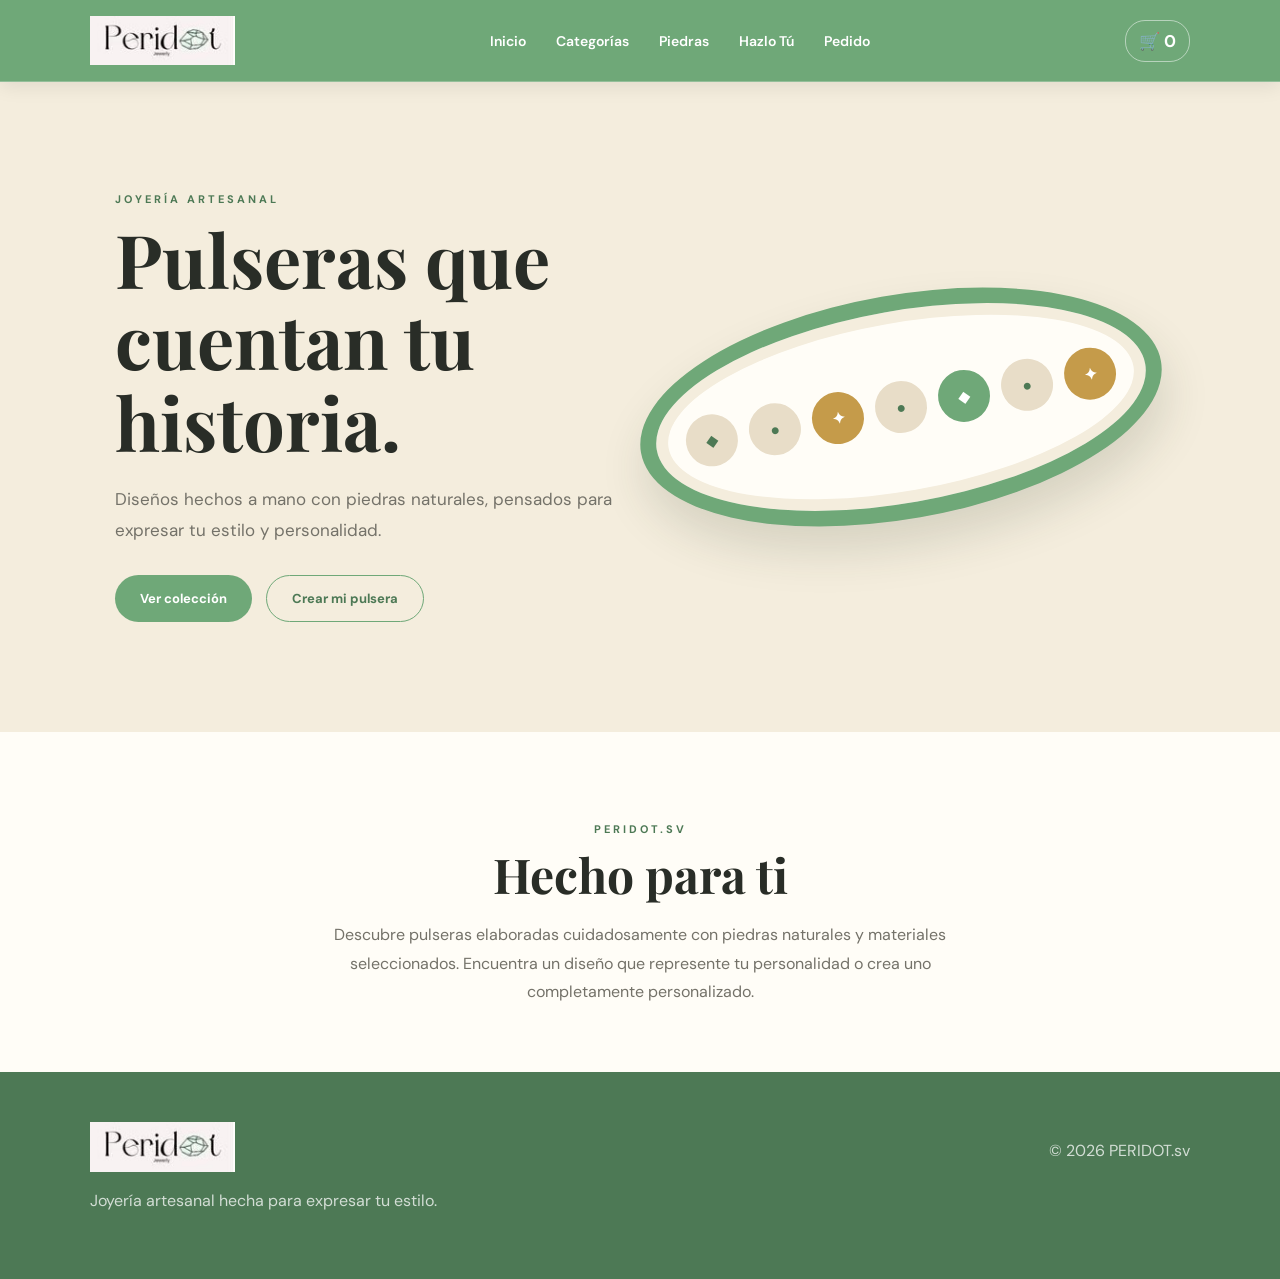
==== commit 362ced5b: "Actualizacion division" ====
--- a/peridot/index.html
+++ b/peridot/index.html
@@ -4,33 +4,28 @@
     <meta charset="UTF-8">
     <meta name="viewport" content="width=device-width, initial-scale=1.0">
 
-    <title>PERIDOT.sv</title>
+    <title>PERIDOT.sv | Inicio</title>
 
     <link rel="stylesheet" href="styles.css">
 </head>
 
 <body>
 
-<!-- =========================
-     ENCABEZADO
-========================= -->
-
 <header class="site-header">
 
-    <a href="#inicio" class="brand">
+    <a href="index.html" class="brand">
         <img src="img/peridotlogo.jpg" alt="PERIDOT.sv">
     </a>
 
     <nav>
-        <a href="#inicio">Inicio</a>
-        <a href="#hombres">Hombres</a>
-        <a href="#mujeres">Mujeres</a>
-        <a href="#piedras">Piedras</a>
-        <a href="#personalizar">Hazlo Tú</a>
-        <a href="#pedido">Pedido</a>
+        <a href="index.html">Inicio</a>
+        <a href="categorias.html">Categorías</a>
+        <a href="piedras.html">Piedras</a>
+        <a href="personalizar.html">Hazlo Tú</a>
+        <a href="pedido.html">Pedido</a>
     </nav>
 
-    <a href="#pedido" class="cart-link">
+    <a href="pedido.html" class="cart-link">
         🛒 <span id="cartCount">0</span>
     </a>
 
@@ -41,11 +36,13 @@
      INICIO
 ========================= -->
 
-<section class="hero" id="inicio">
+<section class="hero">
 
     <div class="hero-content">
 
-        <p class="eyebrow">JOYERÍA ARTESANAL</p>
+        <p class="eyebrow">
+            JOYERÍA ARTESANAL
+        </p>
 
         <h1>
             Pulseras que<br>
@@ -59,11 +56,11 @@
 
         <div class="hero-actions">
 
-            <a href="#hombres" class="btn primary">
+            <a href="categorias.html" class="btn primary">
                 Ver colección
             </a>
 
-            <a href="#personalizar" class="btn secondary">
+            <a href="personalizar.html" class="btn secondary">
                 Crear mi pulsera
             </a>
 
@@ -116,582 +113,6 @@
 
 
 <!-- =========================
-     HOMBRES
-========================= -->
-
-<section class="catalog-section" id="hombres">
-
-    <div class="section-heading">
-
-        <div>
-            <p class="eyebrow">COLECCIÓN</p>
-
-            <h2>
-                Hombres
-            </h2>
-        </div>
-
-        <span>
-            Diseños masculinos
-        </span>
-
-    </div>
-
-
-    <div class="product-grid" id="menGrid">
-
-        <!-- Los productos se cargan desde JavaScript -->
-
-    </div>
-
-</section>
-
-
-<!-- =========================
-     MUJERES
-========================= -->
-
-<section class="catalog-section alt" id="mujeres">
-
-    <div class="section-heading">
-
-        <div>
-            <p class="eyebrow">COLECCIÓN</p>
-
-            <h2>
-                Mujeres
-            </h2>
-        </div>
-
-        <span>
-            Diseños para cada estilo
-        </span>
-
-    </div>
-
-
-    <div class="product-grid" id="womenGrid">
-
-        <!-- Los productos se cargan desde JavaScript -->
-
-    </div>
-
-</section>
-
-
-<!-- =========================
-     PIEDRAS
-========================= -->
-
-<section class="stones" id="piedras">
-
-    <div class="section-heading">
-
-        <div>
-            <p class="eyebrow">MATERIALES</p>
-
-            <h2>
-                Piedras naturales
-            </h2>
-        </div>
-
-        <span>
-            Conoce nuestros materiales
-        </span>
-
-    </div>
-
-
-    <div class="stone-grid">
-
-        <article class="stone-card">
-
-            <div class="stone-img amethyst"></div>
-
-            <h3>
-                Amatista
-            </h3>
-
-            <p>
-                Piedra conocida por sus tonos morados
-                y su apariencia elegante.
-            </p>
-
-            <button onclick="showStone('Amatista')">
-                Ver información
-            </button>
-
-        </article>
-
-
-        <article class="stone-card">
-
-            <div class="stone-img tiger"></div>
-
-            <h3>
-                Ojo de tigre
-            </h3>
-
-            <p>
-                Una piedra con tonos dorados y
-                cafés que aporta carácter al diseño.
-            </p>
-
-            <button onclick="showStone('Ojo de tigre')">
-                Ver información
-            </button>
-
-        </article>
-
-
-        <article class="stone-card">
-
-            <div class="stone-img rose"></div>
-
-            <h3>
-                Cuarzo rosa
-            </h3>
-
-            <p>
-                Piedra de tonos rosados utilizada
-                en diseños delicados.
-            </p>
-
-            <button onclick="showStone('Cuarzo rosa')">
-                Ver información
-            </button>
-
-        </article>
-
-    </div>
-
-</section>
-
-
-<!-- =========================
-     PERSONALIZADOR
-========================= -->
-
-<section class="customizer-section" id="personalizar">
-
-    <div class="section-heading">
-
-        <div>
-            <p class="eyebrow">
-                PERSONALIZA
-            </p>
-
-            <h2>
-                Hazlo Tú
-            </h2>
-        </div>
-
-    </div>
-
-
-    <div class="customizer">
-
-        <!-- Vista previa -->
-
-        <div class="preview">
-
-            <span class="preview-label">
-                VISTA PREVIA
-            </span>
-
-            <div class="bracelet" id="bracelet">
-
-                <span class="custom-bead">●</span>
-                <span class="custom-bead">●</span>
-                <span class="custom-bead">●</span>
-
-            </div>
-
-            <strong id="customPrice">
-                Precio estimado: $15.00
-            </strong>
-
-        </div>
-
-
-        <!-- Opciones -->
-
-        <div class="beads-panel">
-
-            <h3>
-                Elige tus piezas
-            </h3>
-
-            <p>
-                Selecciona las piezas que quieres agregar
-                a tu pulsera personalizada.
-            </p>
-
-
-            <div class="beads">
-
-                <button
-                    class="bead-btn"
-                    onclick="addBead('●','base')">
-                    ●
-                </button>
-
-                <button
-                    class="bead-btn"
-                    onclick="addBead('◆','base')">
-                    ◆
-                </button>
-
-                <button
-                    class="bead-btn stone"
-                    onclick="addBead('✦','stone')">
-                    ✦
-                </button>
-
-                <button
-                    class="bead-btn"
-                    onclick="addBead('○','base')">
-                    ○
-                </button>
-
-                <button
-                    class="bead-btn"
-                    onclick="addBead('◇','base')">
-                    ◇
-                </button>
-
-            </div>
-
-
-            <button
-                class="btn primary"
-                onclick="addCustom()">
-                Agregar al carrito
-            </button>
-
-            <br><br>
-
-            <button
-                class="text-button"
-                onclick="clearBracelet()">
-                Limpiar diseño
-            </button>
-
-        </div>
-
-    </div>
-
-</section>
-
-
-<!-- =========================
-     PEDIDO
-========================= -->
-
-<section class="form-section" id="pedido">
-    <div class="form-card">
-
-```
-    <div>
-        <p class="eyebrow">
-            PEDIDOS
-        </p>
-
-        <h2>
-            Confirma tu pedido
-        </h2>
-
-        <p>
-            Completa tus datos y selecciona el método
-            de entrega y pago para solicitar tu pedido.
-        </p>
-        
-    </div>
-
-
-    <form id="orderForm">
-
-        <!-- =========================
-             DATOS DEL CLIENTE
-        ========================== -->
-
-        <h3>Datos del cliente</h3>
-
-        <label>
-            Nombre completo
-            <input
-                type="text"
-                id="name"
-                placeholder="Escribe tu nombre"
-                required>
-        </label>
-
-        <label>
-            Correo electrónico
-            <input
-                type="email"
-                id="email"
-                placeholder="correo@ejemplo.com">
-        </label>
-
-        <label>
-            Número de WhatsApp
-            <input
-                type="tel"
-                id="phone"
-                placeholder="0000-0000"
-                required>
-        </label>
-
-
-        <!-- =========================
-             RESUMEN DEL CARRITO
-        ========================== -->
-
-        <h3>Resumen del pedido</h3>
-
-        <div id="orderSummary" class="order-summary">
-
-            <!--
-                Los productos del carrito
-                se mostrarán aquí mediante JavaScript.
-            -->
-
-            <p>
-                No hay productos en el carrito.
-            </p>
-
-        </div>
-
-        <div class="order-total">
-
-            <p>
-                Subtotal:
-                <span id="orderSubtotal">$0.00</span>
-            </p>
-
-            <p>
-                Costo de envío:
-                <span id="orderShipping">$0.00</span>
-            </p>
-
-            <p>
-                <strong>Total:</strong>
-                <strong id="orderTotal">$0.00</strong>
-            </p>
-
-        </div>
-
-
-        <!-- =========================
-             MÉTODO DE ENTREGA
-        ========================== -->
-
-        <h3>Entrega</h3>
-
-        <label>
-            Método de entrega
-
-            <select id="deliveryMethod" required>
-
-                <option value="">
-                    Selecciona una opción
-                </option>
-
-                <option value="Acuerdo Mutuo">
-                    Acuerdo Mutuo
-                </option>
-
-                <option value="Envio">
-                    Envío
-                </option>
-
-            </select>
-        </label>
-
-
-        <!-- =========================
-             UBICACIÓN
-        ========================== -->
-
-        <div id="locationFields">
-
-            <label>
-                Departamento
-
-                <select id="department">
-                    <option value="">
-                        Selecciona un departamento
-                    </option>
-
-                    <option value="Ahuachapan">
-                        Ahuachapán
-                    </option>
-
-                    <option value="Cabanas">
-                        Cabañas
-                    </option>
-
-                    <option value="Chalatenango">
-                        Chalatenango
-                    </option>
-
-                    <option value="Cuscatlan">
-                        Cuscatlán
-                    </option>
-
-                    <option value="La Libertad">
-                        La Libertad
-                    </option>
-
-                    <option value="La Paz">
-                        La Paz
-                    </option>
-
-                    <option value="La Union">
-                        La Unión
-                    </option>
-
-                    <option value="Morazan">
-                        Morazán
-                    </option>
-
-                    <option value="San Miguel">
-                        San Miguel
-                    </option>
-
-                    <option value="San Salvador">
-                        San Salvador
-                    </option>
-
-                    <option value="San Vicente">
-                        San Vicente
-                    </option>
-
-                    <option value="Santa Ana">
-                        Santa Ana
-                    </option>
-
-                    <option value="Sonsonate">
-                        Sonsonate
-                    </option>
-
-                    <option value="Usulutan">
-                        Usulután
-                    </option>
-
-                </select>
-            </label>
-
-
-            <label>
-                Municipio
-
-                <select id="municipality">
-
-                    <option value="">
-                        Selecciona un municipio
-                    </option>
-
-                </select>
-            </label>
-
-
-            <label id="deliveryPlaceContainer">
-
-                Lugar de entrega
-
-                <select id="deliveryPlace">
-
-                    <option value="">
-                        Selecciona un lugar
-                    </option>
-
-                </select>
-
-            </label>
-
-
-            <label>
-                Dirección o detalles de entrega
-
-                <textarea
-                    id="address"
-                    rows="4"
-                    placeholder="Indica una dirección, punto de referencia o detalles adicionales">
-                </textarea>
-
-            </label>
-
-        </div>
-
-
-        <!-- =========================
-             FECHA DE ENTREGA
-        ========================== -->
-
-        <label>
-            Fecha de entrega
-
-            <input
-                type="date"
-                id="deliveryDate"
-                required>
-        </label>
-
-
-        <!-- =========================
-             MÉTODO DE PAGO
-        ========================== -->
-
-        <h3>Método de pago</h3>
-
-        <label>
-            Método de pago
-
-            <select id="paymentMethod" required>
-
-                <option value="">
-                    Selecciona una opción
-                </option>
-
-                <option value="Efectivo">
-                    Efectivo (Entrega en fisico)
-                </option>
-
-                <option value="Transferencia Bancaria">
-                    Transferencia Bancaria
-                </option>
-
-            </select>
-        </label>
-
-
-        <!-- =========================
-             BOTÓN
-        ========================== -->
-
-        <button
-            type="submit"
-            class="btn primary">
-            Solicitar carrito
-        </button>
-
-        <p
-            class="form-message"
-            id="formMessage">
-        </p>
-
-    </form>
-
-</div>
-```
-
-</section>
-
-
-
-<!-- =========================
      FOOTER
 ========================= -->
 
@@ -713,7 +134,6 @@
 
     </div>
 
-
     <div>
 
         <p>
@@ -724,37 +144,5 @@
 
 </footer>
 
-
-<!-- =========================
-     MODAL
-========================= -->
-
-<div
-    class="modal hidden"
-    id="modal">
-
-    <div class="modal-box">
-
-        <button
-            class="close"
-            onclick="closeModal()">
-            ×
-        </button>
-
-        <h2 id="modalTitle">
-            Producto
-        </h2>
-
-        <p id="modalText">
-            Información del producto.
-        </p>
-
-    </div>
-
-</div>
-
-
-<script src="script.js"></script>
-
 </body>
 </html>
--- a/peridot/styles.css
+++ b/peridot/styles.css
@@ -692,6 +692,15 @@
     margin: 15px 0;
 }
 
+.bracelet:has(.empty-bracelet)::before {
+    display: none;
+}
+
+.bracelet:has(.empty-bracelet) {
+    border: none;
+    background: none;
+}
+
 .bracelet::before {
     content: "";
 
@@ -806,13 +815,30 @@
     cursor: pointer;
 }
 
+.empty-bracelet {
+    color: var(--text-light);
+    font-size: 14px;
+    font-style: italic;
+}
+
 
 /* =========================
    FORMULARIO DE PEDIDO
 ========================= */
 
+.form-section {
+    padding: 50px 30px;
+}
+
+.form-card {
+    max-width: 850px;
+    margin: 0 auto;
+}
+
 #pedido {
-    padding: 50px 20px;
+    margin: 40px auto;
+    padding: 0 30px;
+    max-width: 1000px;
 }
 
 #pedido .form-card {
@@ -943,6 +969,12 @@
     #locationFields label:last-child {
         grid-column: 1;
     }
+
+    @media (max-width: 600px) {
+        .form-section {
+            padding: 30px 15px;
+        }
+    }
 }
 
 /* =========================
@@ -1162,4 +1194,18 @@
 
         padding: 40px 5%;
     }
+}
+
+.bracelet .empty-bracelet {
+    position: absolute;
+    left: 50%;
+    top: 50%;
+    transform: translate(-50%, -50%);
+
+    color: var(--text-light);
+    font-size: 14px;
+    font-style: italic;
+    white-space: nowrap;
+
+    z-index: 2;
 }
